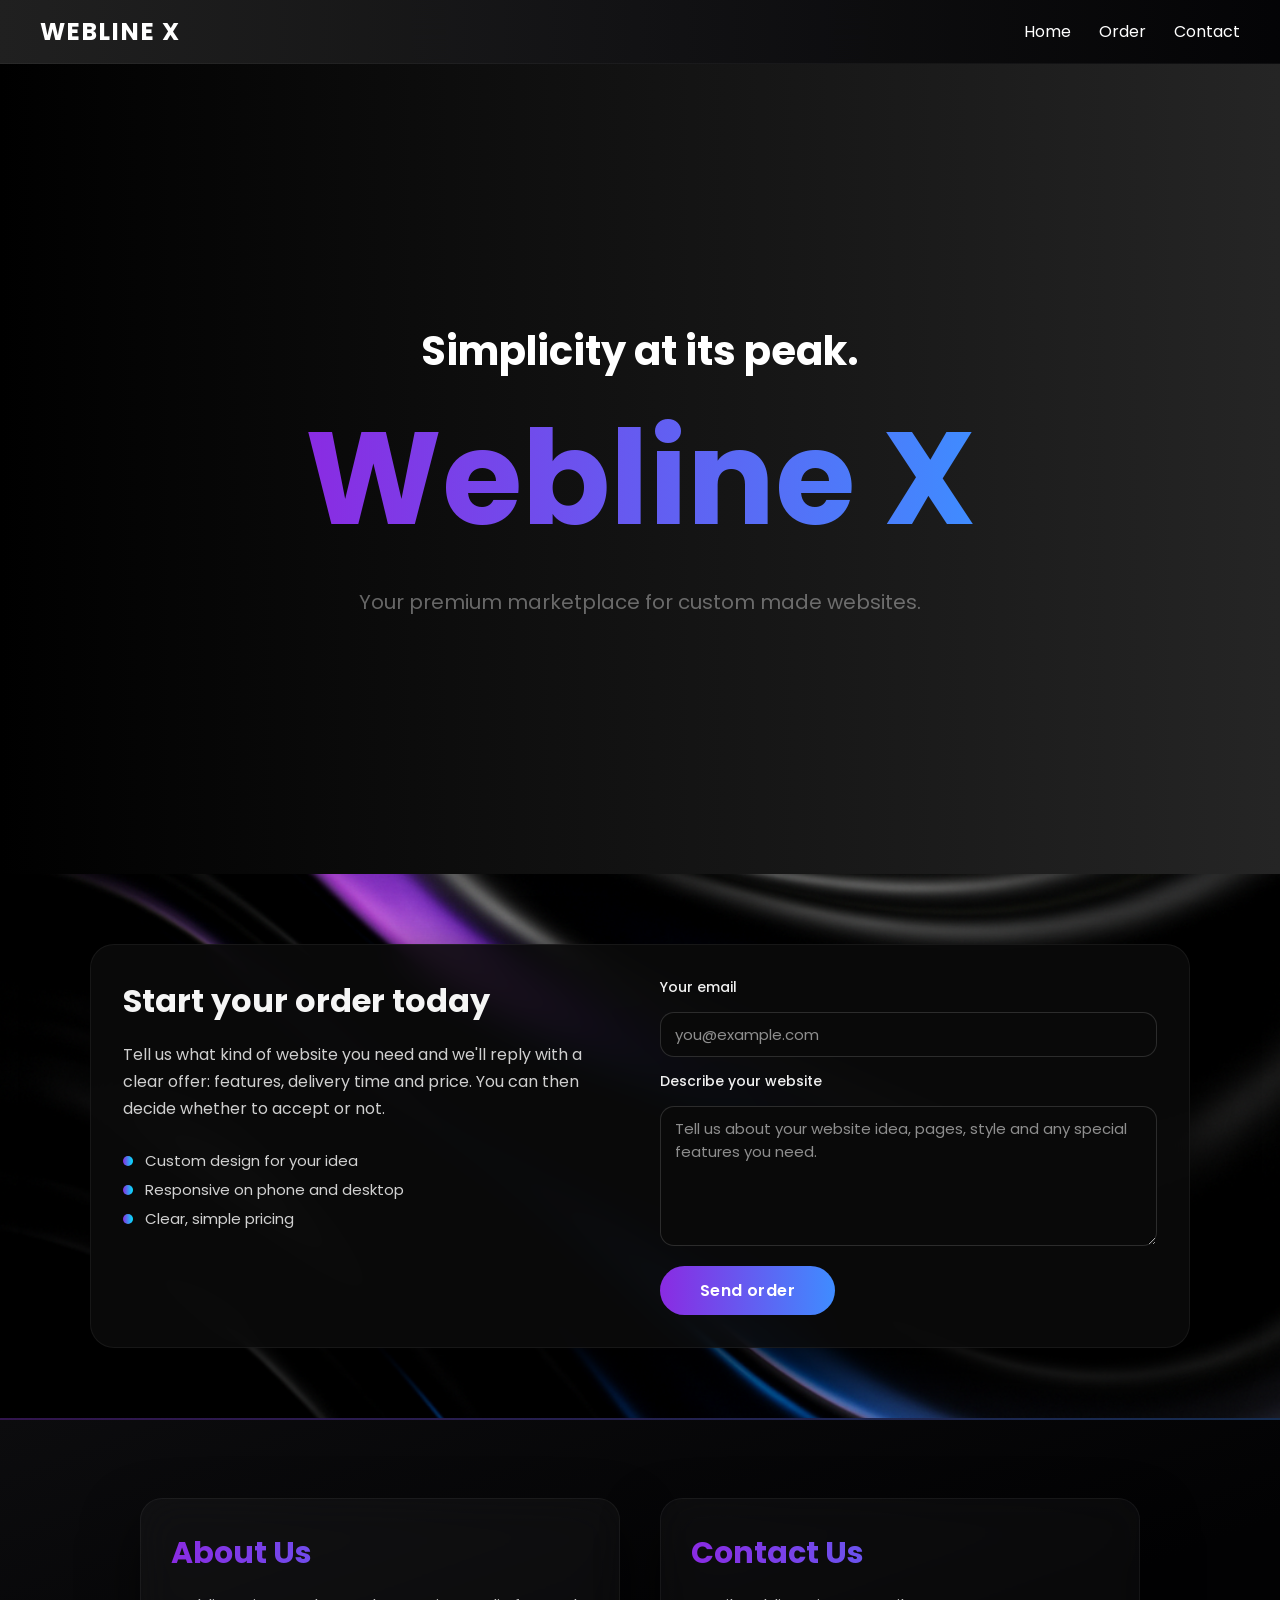
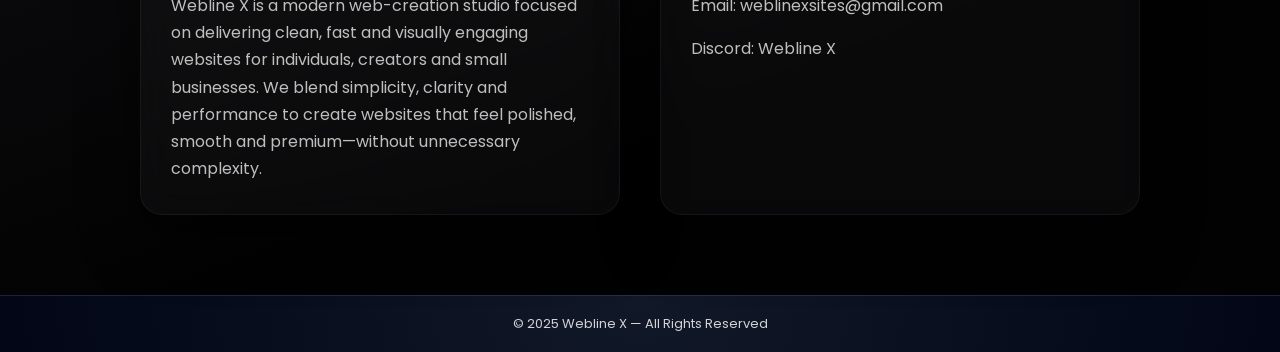
==== index.html @ 07fb8290 "Add files via upload" ====
<!DOCTYPE html>
<html lang="en">
<head>
    <meta charset="UTF-8">
    <meta name="viewport" content="width=device-width, initial-scale=1.0">
    <title>Webline X</title>
    <link rel="stylesheet" href="style.css">
    <link rel="preconnect" href="https://fonts.googleapis.com">
    <link rel="preconnect" href="https://fonts.gstatic.com" crossorigin>
    <link href="https://fonts.googleapis.com/css2?family=Poppins:wght@300;400;600;700&display=swap" rel="stylesheet">
</head>
<body>

    <header>
        <div class="logo">Webline X</div>
        <nav>
            <a href="#home">Home</a>
            <a href="#order">Order</a>
            <a href="#info-contact">Contact</a>
        </nav>
    </header>

    <section id="home" class="hero">
        <h2>Simplicity at its peak.</h2>
        <h1>Webline X</h1>
        <p>Your premium marketplace for custom made websites.</p>
    </section>

    <section id="order" class="order">
        <div class="order-inner">

            <div class="order-left">
                <h2>Start your order today</h2>
                <p>
                    Tell us what kind of website you need and we'll reply with a clear offer:
                    features, delivery time and price. You can then decide whether to accept or not.
                </p>
                <ul>
                    <li>Custom design for your idea</li>
                    <li>Responsive on phone and desktop</li>
                    <li>Clear, simple pricing</li>
                </ul>
                <p id="result" class="order-result"></p>
            </div>

            <form class="order-form" action="https://api.web3forms.com/submit" method="POST">
                <input type="hidden" name="access_key" value="6accf2bb-cb64-4b64-832a-4db78057950a">
                <input type="hidden" name="subject" value="New Order Request for Webline X">

                <label for="email">Your email</label>
                <input type="email" id="email" name="email" required placeholder="you@example.com">

                <label for="description">Describe your website</label>
                <textarea id="description" name="description" rows="5" required
                    placeholder="Tell us about your website idea, pages, style and any special features you need."></textarea>

                <button type="submit" class="order-btn">Send order</button>
                
            </form>

        </div>
    </section>

    <section id="info-contact" class="info">
        <div class="info-box about">
            <h2>About Us</h2>
            <p>
                Webline X is a modern web-creation studio focused on delivering clean,
                fast and visually engaging websites for individuals, creators and
                small businesses. We blend simplicity, clarity and performance to
                create websites that feel polished, smooth and premium—without
                unnecessary complexity.
            </p>
        </div>

        <div class="info-box contact">
            <h2>Contact Us</h2>
            <p>Email: <a href="mailto:weblinexsites@gmail.com">weblinexsites@gmail.com</a></p>
            <p>Discord: <a href="https://discord.gg/akPVz9dr">Webline X</a></p>
        </div>
    </section>

    <footer>
        <p>© 2025 Webline X — All Rights Reserved</p>
    </footer>

    <script src="script.js"></script>
</body>
</html>
---- style.css ----
/* Basic Reset */
* {
    margin: 0;
    padding: 0;
    box-sizing: border-box;
    font-family: "Poppins", system-ui, -apple-system, BlinkMacSystemFont, sans-serif;
}

body {
    background: radial-gradient(circle at top, #151523 0, #050509 45%, #010103 100%);
    color: #f5f5f5;
}

.hero,
.order,
.info,
.contact {
    opacity: 0;
    transform: translateY(6px);
    animation: fadeIn 0.7s ease forwards;
}

/* staggered delays */
.hero { animation-delay: 0.0s; }
.order { animation-delay: 0.15s; }
.info  { animation-delay: 0.3s; }
.contact { animation-delay: 0.45s; }

@keyframes fadeUp {
    to {
        opacity: 1;
        transform: translateY(0);
    }
}

html {
    scroll-behavior: smooth;
}

/* Header */
header {
    position: sticky;
    top: 0;
    z-index: 50;

    width: 100%;
    padding: 14px 40px;
    background: linear-gradient(to right, rgba(33, 33, 33, 0.97), rgba(4,4,6,0.97));
    display: flex;
    justify-content: space-between;
    align-items: center;
    border-bottom: 1px solid rgba(255,255,255,0.04);
    backdrop-filter: blur(18px);
}

header .logo {
    color: #ffffff;
    font-size: 24px;
    font-weight: 700;
    letter-spacing: 0.08em;
    text-transform: uppercase;
    cursor: default;
}

nav a {
    color: white;
    margin-left: 24px;
    text-decoration: none;
    font-size: 16px;
    position: relative;
    transition: color 0.2s ease;
}

nav a::after {
    content: "";
    position: absolute;
    left: 0;
    bottom: -4px;
    width: 0;
    height: 2px;
    background: linear-gradient(90deg, #8a2be2, #3f8cff);
    transition: width 0.2s ease;
}

nav a:hover {
    color: #e3e3ff;
}

nav a:hover::after {
    width: 100%;
}


/* Hero Section */
.hero {
    height: 90vh;
    background: linear-gradient(to right, #000000, #252525);
    display: flex;
    flex-direction: column;
    justify-content: center;
    align-items: center;
    text-align: center;
    color: white;
    padding: 20px;
}

.hero h1 {
    font-size: clamp(40px, 12vw, 130px);
    background: linear-gradient(90deg, #8a2be2, #3f8cff, #00e5ff);
    background-size: 200% auto;
    -webkit-background-clip: text;
    -webkit-text-fill-color: transparent;
    animation: gradientMove 1s ease-in-out infinite alternate;
}

@keyframes gradientMove {
    from { background-position: 0% 50%; }
    to   { background-position: 100% 50%; }
}

.hero h2 {
    font-size: clamp(20px, 12vw, 40px);
}

.hero p {
    margin-top: 10px;
    font-size: 20px;
    max-width: 600px;
    color:rgba(197, 197, 197, 0.493)
}

/* Smooth fade animation */
@keyframes fadeIn {
    from {
        opacity: 0;
        transform: translateY(6px);
    }
    to {
        opacity: 1;
        transform: translateY(0);
    }
}

/* order Section */
/* ORDER SECTION LAYOUT FIX */
/* ORDER SECTION */

.order {
    background: url("codeBackground.png");
    background-attachment: fixed;
    background-position: center;
    background-size: cover;

    padding: 70px 20px;
    display: flex;
    justify-content: center;
}

/* Centered content wrapper */
.order-inner {
    max-width: 1100px;
    width: 100%;
    display: flex;
    gap: 40px;
    align-items: stretch;
    backdrop-filter: blur(18px);
    background: rgba(10, 10, 10, 0.9);
    border-radius: 24px;
    padding: 32px 32px;
    box-shadow: 0 24px 60px rgba(0, 0, 0, 0.7);
    border: 1px solid rgba(255, 255, 255, 0.06);
}

/* Left copy column */
.order-left {
    flex: 1;
    color: #f5f5f5;
    display: flex;
    flex-direction: column;
    gap: 16px;
}

.order-left h2 {
    font-size: 32px;
    font-weight: 700;
}

.order-left p {
    color: rgba(230, 230, 230, 0.9);
    line-height: 1.7;
    font-size: 16px;
}

.order-left ul {
    margin-top: 10px;
    list-style: none;
    padding-left: 0;
}

.order-left li {
    position: relative;
    padding-left: 22px;
    margin-bottom: 6px;
    color: rgba(220, 220, 220, 0.95);
    font-size: 15px;
}

.order-left li::before {
    content: "";
    position: absolute;
    left: 0;
    top: 7px;
    width: 10px;
    height: 10px;
    border-radius: 999px;
    background: linear-gradient(90deg, #8a2be2, #00e5ff);
}

/* Form column */
.order-form {
    flex: 1;
    display: flex;
    flex-direction: column;
    gap: 14px;
}

.order-form label {
    font-size: 14px;
    font-weight: 500;
    color: #f0f0f0;
}

.order-form input,
.order-form textarea {
    background-color: rgba(10, 10, 10, 0.85);
    border-radius: 14px;
    border: 1px solid rgba(255, 255, 255, 0.14);
    color: #ffffff;
    padding: 10px 14px;
    font-size: 15px;
    outline: none;
    transition: border 0.18s ease, box-shadow 0.18s ease, background-color 0.18s ease;
}

.order-form input::placeholder,
.order-form textarea::placeholder {
    color: rgba(200, 200, 200, 0.7);
}

.order-form input:focus,
.order-form textarea:focus {
    border-color: #3f8cff;
    box-shadow: 0 0 0 1px rgba(63, 140, 255, 0.5);
    background-color: rgba(10, 10, 10, 0.95);
}

.order-form textarea {
    resize: vertical;
    min-height: 140px;
}

/* Primary button inside the form */
.order-btn {
    margin-top: 6px;
    align-self: flex-start;
    padding: 12px 40px;
    font-size: 16px;
    background: linear-gradient(90deg, #8a2be2, #3f8cff, #00e5ff);
    background-size: 200% auto;
    color: #ffffff;
    cursor: pointer;
    border: none;
    border-radius: 999px;
    font-weight: 600;
    letter-spacing: 0.4px;
    transition: background-position 0.25s ease, transform 0.15s ease, box-shadow 0.15s ease;
}

.order-btn:hover {
    background-position: 100% 50%;
    transform: translateY(-2px);
    box-shadow: 0 12px 30px rgba(0, 0, 0, 0.7);
}

/* Mobile layout */
@media (max-width: 820px) {
    .order-inner {
        flex-direction: column;
        padding: 24px 20px;
        gap: 24px;
    }

    .order-left h2 {
        font-size: 26px;
    }
}

/* Result message under the form button */
.order-result {
    margin-top: 10px;
    font-size: 14px;
    font-weight: 500;
    color: #c8ffe4;
    padding: 10px 16px;
    border-radius: 999px;
    display: none;              /* hidden until JS shows it */
    background: linear-gradient(90deg,
        rgba(34, 197, 94, 0.18),
        rgba(45, 212, 191, 0.12)
    );
    border: 1px solid rgba(34, 197, 94, 0.7);
    box-shadow: 0 10px 28px rgba(0, 0, 0, 0.6);
}

/* When JS wants to show it */
.order-result.show {
    display: inline-block;
}

/* Optional: error style if something goes wrong */
.order-result.error {
    background: linear-gradient(90deg,
        rgba(248, 113, 113, 0.2),
        rgba(239, 68, 68, 0.1)
    );
    border-color: rgba(248, 113, 113, 0.8);
    color: #ffe4e4;
}

/* Info Section */
/* INFO SECTION — NEW STYLING */
.info {
    width: 100%;
    padding: 80px 20px;
    display: flex;
    justify-content: center;
    gap: 40px;
    flex-wrap: wrap;

    background: linear-gradient(160deg, #0c0c0e, #020203 60%);
    position: relative;
}

/* Soft glowing top border */
.info::before {
    content: "";
    position: absolute;
    top: 0;
    left: 0;
    width: 100%;
    height: 2px;
    background: linear-gradient(90deg, #8a2be2, #3f8cff);
    opacity: 0.3;
}

.info-box {
    flex: 1;
    min-width: 320px;
    max-width: 480px;

    background: rgba(255, 255, 255, 0.03);
    backdrop-filter: blur(20px);

    border-radius: 22px;
    padding: 32px 30px;

    border: 1px solid rgba(255, 255, 255, 0.05);
    box-shadow: 0 25px 55px rgba(0, 0, 0, 0.6);

    display: flex;
    flex-direction: column;
    gap: 16px;

    transition: transform 0.25s ease, box-shadow 0.3s ease;
}

.info-box h2 {
    font-size: 30px;
    font-weight: 700;
    background: linear-gradient(90deg, #8a2be2, #3f8cff);
    -webkit-background-clip: text;
    -webkit-text-fill-color: transparent;
}

.info-box p,
.info-box a {
    color: rgba(230, 230, 230, 0.82);
    font-size: 16px;
    line-height: 1.7;
}

.info-box a {
    text-decoration: none;
    transition: color 0.2s ease;
}

.info-box a:hover {
    color: #8ab8ff;
}

/* Footer */
footer {
    background: radial-gradient(circle at top, #111827, #020617);
    color: rgba(243, 244, 246, 0.85);
    text-align: center;
    padding: 18px;
    font-size: 13px;
    border-top: 1px solid rgba(148, 163, 184, 0.18);
}
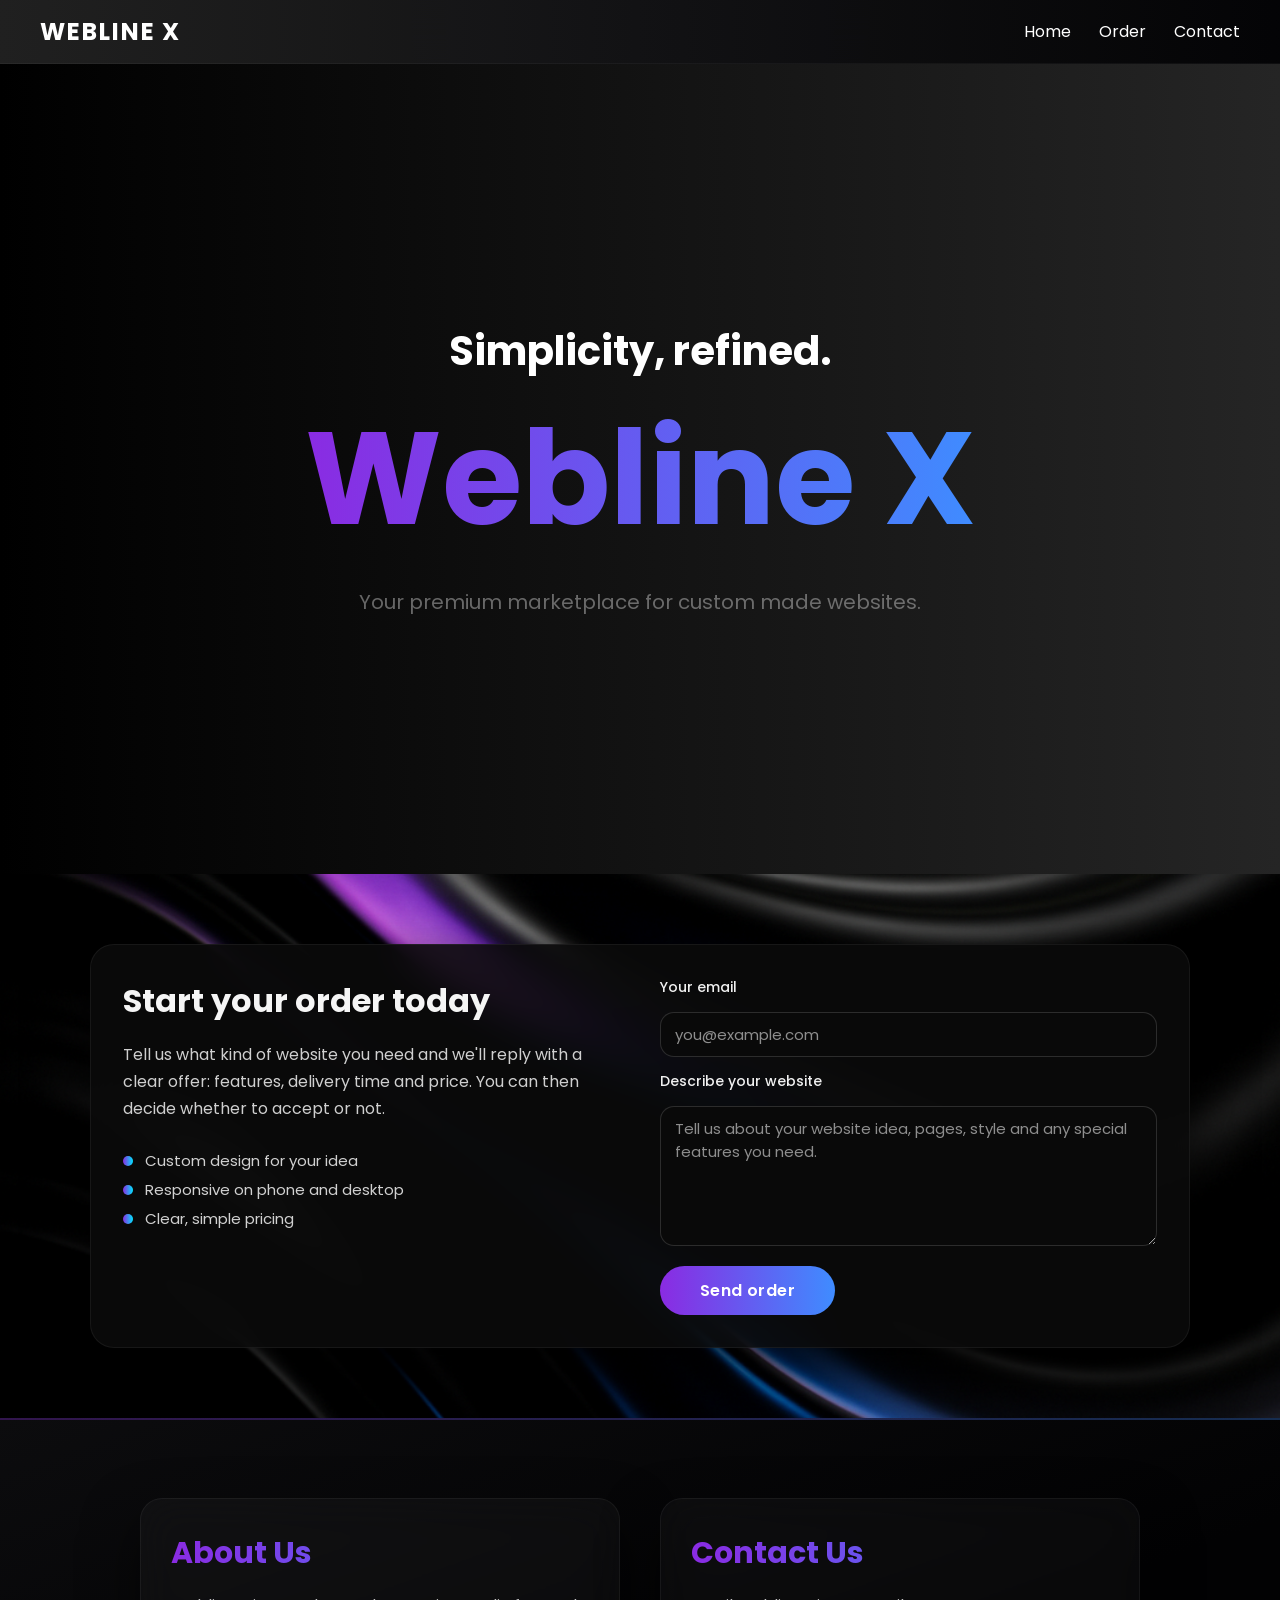
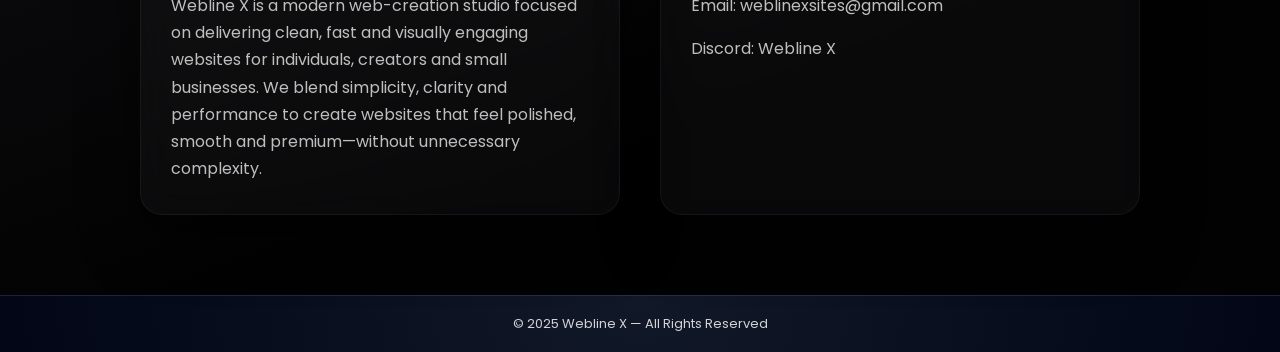
==== commit f4dd45f2: "Update index.html" ====
--- a/index.html
+++ b/index.html
@@ -21,7 +21,7 @@
     </header>
 
     <section id="home" class="hero">
-        <h2>Simplicity at its peak.</h2>
+        <h2>Simplicity, refined.</h2>
         <h1>Webline X</h1>
         <p>Your premium marketplace for custom made websites.</p>
     </section>
@@ -87,3 +87,4 @@
     <script src="script.js"></script>
 </body>
 </html>
+
